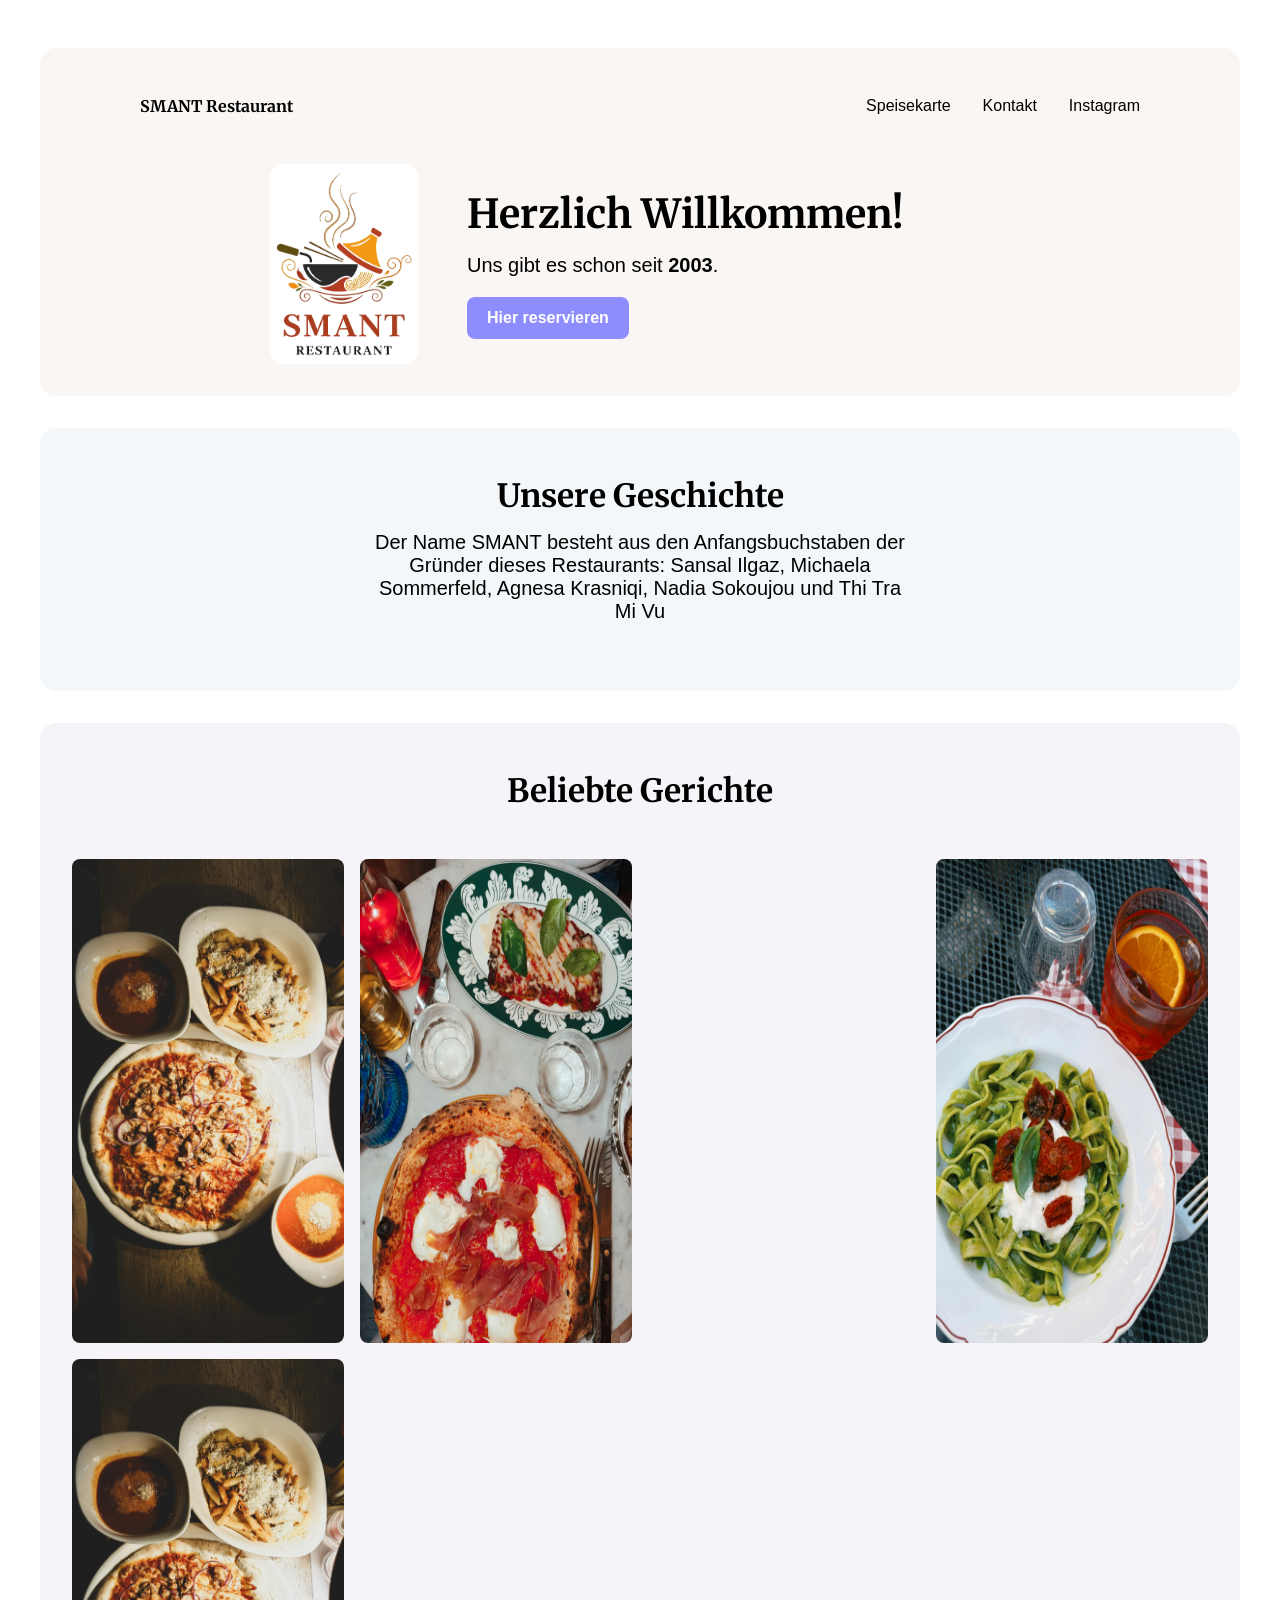
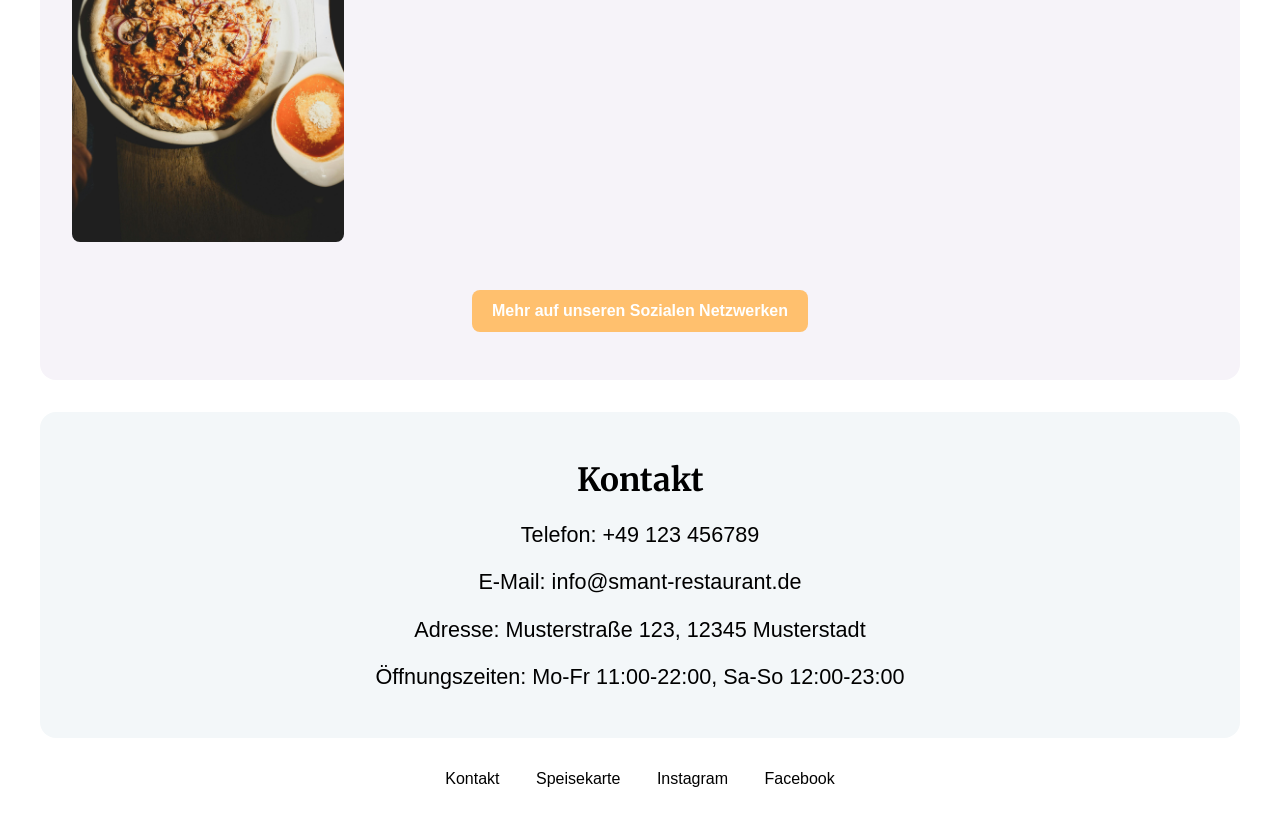
==== Index.html @ 9b8dcd02 "Add initial HTML structure, CSS styles, and images for SMANT Restaurant website" ====
<!DOCTYPE html>
<html lang="en">
<head>
    <meta charset="UTF-8">
    <meta name="viewport" content="width=device-width, initial-scale=1.0">
    <title>SMANT Restaurant</title>
    <link rel="stylesheet" href="style.css">
    
 
</head>
<body>
    <header>
        <nav>
            <ul>
                  
        <li><a href="index.html">SMANT Restaurant</a></li>
        <li class="dropdown">
    <a href="javascript:void(0)" class="dropbtn">Speisekarte</a>
    <div class="dropdown-content">
        <a href="Speisekarte.html#Vorspeisen">Vorspeisen</a> <br>
        <a href="Speisekarte.html#Hauptspeisen">Hauptspeisen</a> <br>
        <a href="Speisekarte.html#Nachspeisen">Nachspeisen</a>
    </div>
</li>
        <li><a href="#Kontakt">Kontakt</a></li> 
        <li><a href="index.html">Instagram</a></li>

     
            </ul>
       </nav>
       <div class="flex-container">
        <img height="200px" width="150px" src="SMANT_Restaurant.jpeg" alt="SMANT Restaurant Gericht">
        <div class="text-container">
            <h1>Herzlich Willkommen!</h1>
            <p>Uns gibt es schon seit <strong>2003</strong>.</p>
            <a href="Reservierung.html" class="cta-button secondary">Hier reservieren</a>
        </div>
        
    </div>
    </header> 

    <section>
        <div class="flex-container">
            <div class="text-container">
                <h2>Unsere Geschichte</h2>
                <p>Der Name SMANT besteht aus den Anfangsbuchstaben der Gründer dieses Restaurants: Sansal Ilgaz, Michaela Sommerfeld, Agnesa Krasniqi, Nadia Sokoujou und Thi Tra Mi Vu</p>
          
    </section>

    <section id="Speisekarte">
        <h2>Beliebte Gerichte</h2>
        <div class="grid-container">
            <img height= "300px" width="300px" src="pexels-atai-anarbek-2160540497-36853823.jpg">
            <img height= "200px" width="100px" src="pexels-vince-36972714.jpg"> <br>
            <img height= "200px" width="100px" src="pexels-oceanofstars-37274229.jpg">
            <img height= "200px" width="100px" src="pexels-atai-anarbek-2160540497-36853823.jpg">
        </div>
        <a href="" class="cta-button">Mehr auf unseren Sozialen Netzwerken</a>
    </section>

    

    <section id="Kontakt">
        <h2>Kontakt</h2>
        <p>Telefon: +49 123 456789</p>
        <p>E-Mail: info@smant-restaurant.de</p>
        <p>Adresse: Musterstraße 123, 12345 Musterstadt</p>
        <p>Öffnungszeiten: Mo-Fr 11:00-22:00, Sa-So 12:00-23:00</p>
    </section>

    <footer>
        <a href="#Kontakt">Kontakt</a>
        <a href="#Speisekarte">Speisekarte</a>
        <a href="">Instagram</a>
        <a href="">Facebook</a>
    </footer>
</body>
</html>
---- style.css ----
@import url('https://fonts.googleapis.com/css2?family=Merriweather:ital,opsz,wght@0,18..144,300..900;1,18..144,300..900&display=swap');
@import url('https://fonts.googleapis.com/css2?family=Inter:ital,opsz,wght@0,14..32,100..900;1,14..32,100..900&family=Merriweather:ital,opsz,wght@0,18..144,300..900;1,18..144,300..900&display=swap');

:root {
    --base-color: #ffffff;
    --text-color: #000000;
    --primary-color: #ffc06e;
    --secondary-color: #8D8DFF;
    --color-1: #F9F6F3;
    --color-2: #F3F7F9;
    --color-3: #F6F3F9;
}
/* Der Container für das Dropdown */
.dropdown {
  position: relative;
  display: inline-block;
}

/* Das Menü (deine Speisen), standardmäßig unsichtbar */
.dropdown-content {
  display: none;
  position: absolute;
  background-color: #ffffff; /* Hintergrundfarbe anpassen */
  min-width: 300px; /* Breite anpassen */
  box-shadow: 0px 8px 16px rgba(0,0,0,0.2);
  padding: 15px;
  z-index: 1000;
  top: 100%; /* Positioniert das Menü direkt unter dem Wort */
  left: 0;
  border: 1px solid #ddd;
}

/* Zeige Menü beim Hovern über das 'li' Element */
.dropdown:hover .dropdown-content {
  display: block;
}

/* Optik für die Überschrift */
.dropbtn {
  text-decoration: none;
  color: black;
  cursor: pointer;
}
* {
    margin: 0;
    padding: 0;
    box-sizing: border-box;
}

html {
    font-family: Poppins, 'Segoe UI', Tahoma, Geneva, Verdana, sans-serif;
    color: var(--text-color);
}

body {
    padding: 1em;
    background-color: var(--base-color);
}

h1, h2, h3 {
    font-family: Merriweather, Poppins, 'Segoe UI', Tahoma, Geneva, Verdana, sans-serif;  
}

nav {
    margin: 1em auto 3em auto;
    width: min(1000px, 100%);
}

nav ul {
    display: flex;
    align-items: center;
    list-style-type: none;
    gap: 2em;
}

nav li:first-child {
    margin-right: auto;
    font-family: Merriweather, Poppins;
    font-weight: bold;
}

nav a {
    text-decoration: none;
    color: var(--text-color);
}

nav a:hover {
    text-decoration: underline;
}

header, section {
    margin: 2em auto;
    width: min(75em, 100%);
    background-color: var(--color-1);
    padding: min(2em, 15%);
    border-radius: 1em;
}

.flex-container {
    display: flex;
    justify-content: center;
    align-items: center;
    flex-wrap: wrap;
    gap: 3em;
}

header img {
    max-width: 100%;
    border-radius: 1em;
    object-fit: cover;
    object-position: bottom;
}

.text-container {
    flex: 0 1 34em;
}

h1 {
    font-size: 2.5rem;
}

.text-container p {
    margin: .75em 0 1em 0;
    font-size: 1.25rem;
}

.cta-button {
    display: inline-block;
    text-decoration: none;
    color: white;
    background-color: var(--primary-color);
    padding: .75em 1.25em;
    border-radius: .5em;
    font-weight: 600;
}

.secondary {
    background-color: var(--secondary-color);
}

section {
    padding: 3em min(2em, 15%);
    background-color: var(--color-2);
    text-align: center;
}

h2 {
    font-size: 2rem;
}

section p {
    margin-top: 1em;
    font-size: 1.35rem;
}

section#Speisekarte {
    background-color: var(--color-3);
}


.grid-container {
    margin-top: 3em;
    margin-bottom: 3em;
    display: grid;
    width: 100%;
    grid-template-columns: repeat(4, 1fr);
    grid-template-rows: 1fr 1fr;
    grid-template-areas: 
    "img-1 img-1 img-2 img-3"
    "img-1 img-1 img-4, img-5";
    gap: 1em;
}

.grid-container img {
    height: 100%;
    width: 100%;
    border-radius: .5em;
    transition: 100ms ease;
}

.grid-container img:hover {
    scale: 1.05;
}

details {
    margin-top: 1em;
    background-color:var(--base-color);
    border-radius: 1em;
}

details summary {
    padding: 1em;
    font-size: 1.7rem;
    font-family: Merriweather, Inter,'Segoe UI', Tahoma, Geneva, Verdana, sans-serif;
}

details p {
    padding: 0 2em 2em 2em;
}

footer {
    padding-bottom: 1.5em;
    text-align: center;
}

footer a {
    margin: 0 1em;
    text-decoration: none;
    color: var(--text-color);
}

footer a:hover {
    text-decoration: underline;
}

@media(max-width: 988px) {
    header {
        text-align: center;
    }

    header .text-container {
        padding-top: 0;
    }
}

@media(max-width: 640px) {
    nav li {
        display: none;
    }

    nav li-first-child,
    nav li:last-child {
        display: block;
    }

    header {
        margin-top: 0;
    }

    .cta-button {
        margin-top: .5em;
        width: 100%;
    }

    .grit-container {
        display: flex;
        flex-direction: column;
    }

    .text-container p {
        font-size: 1rem;
    }

    h2 {
        font-size: 1.5rem;
    }
}
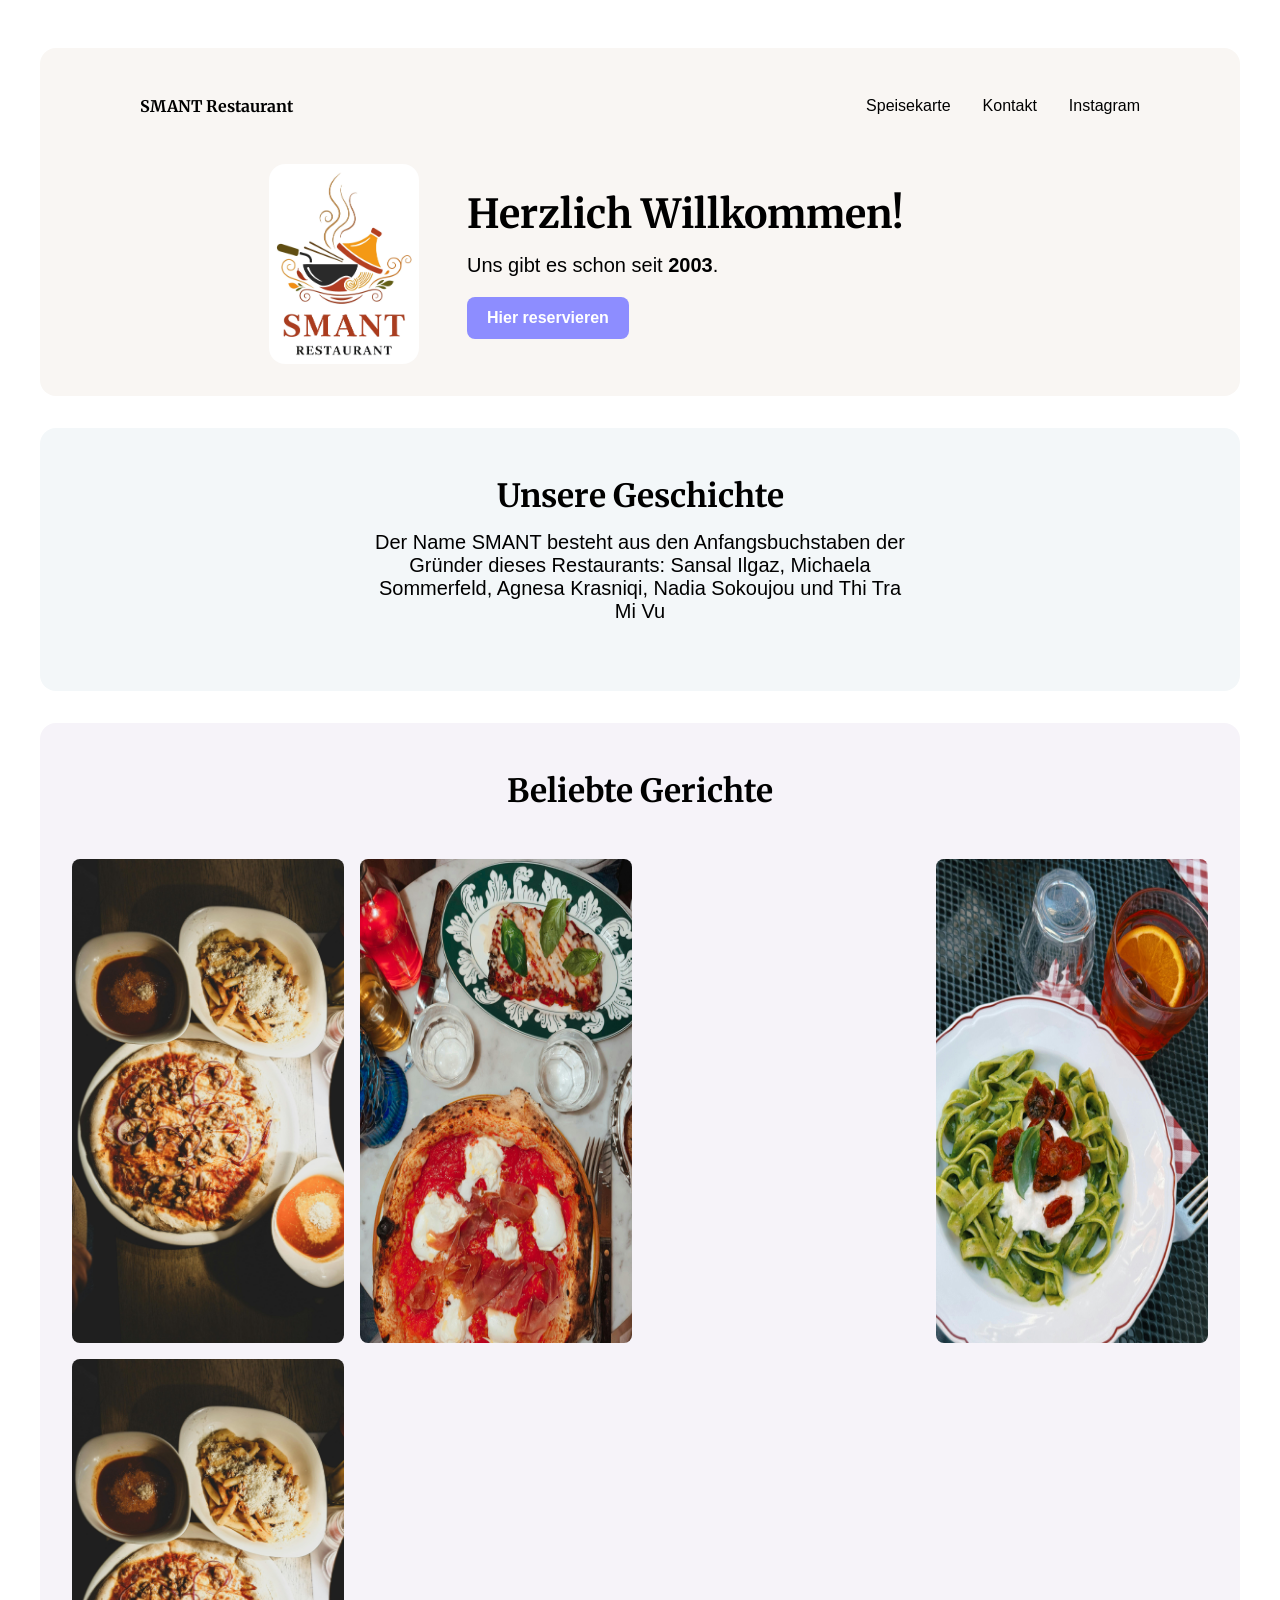
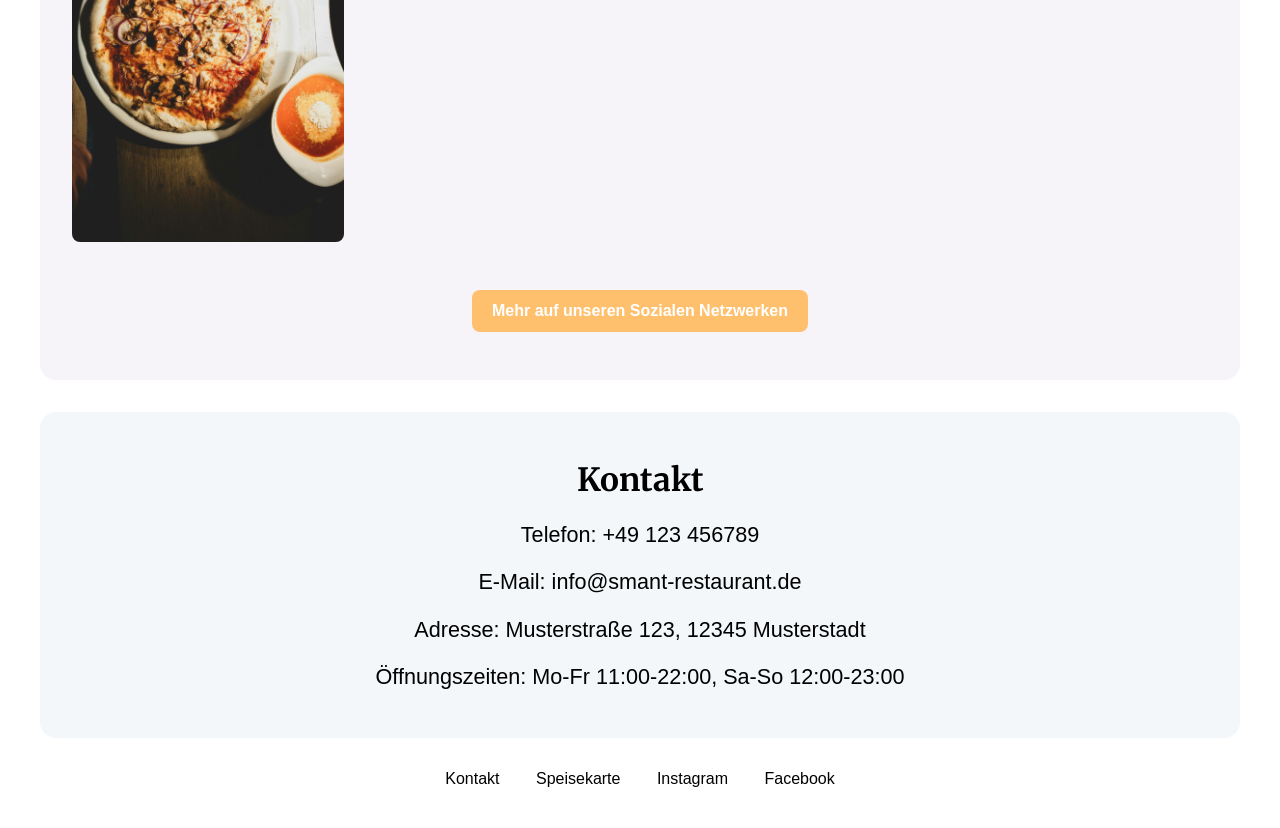
==== commit 0e9877be: "Add favicon link to Index.html" ====
--- a/Index.html
+++ b/Index.html
@@ -4,6 +4,9 @@
     <meta charset="UTF-8">
     <meta name="viewport" content="width=device-width, initial-scale=1.0">
     <title>SMANT Restaurant</title>
+    
+   
+
     <link rel="stylesheet" href="style.css">
     
  
